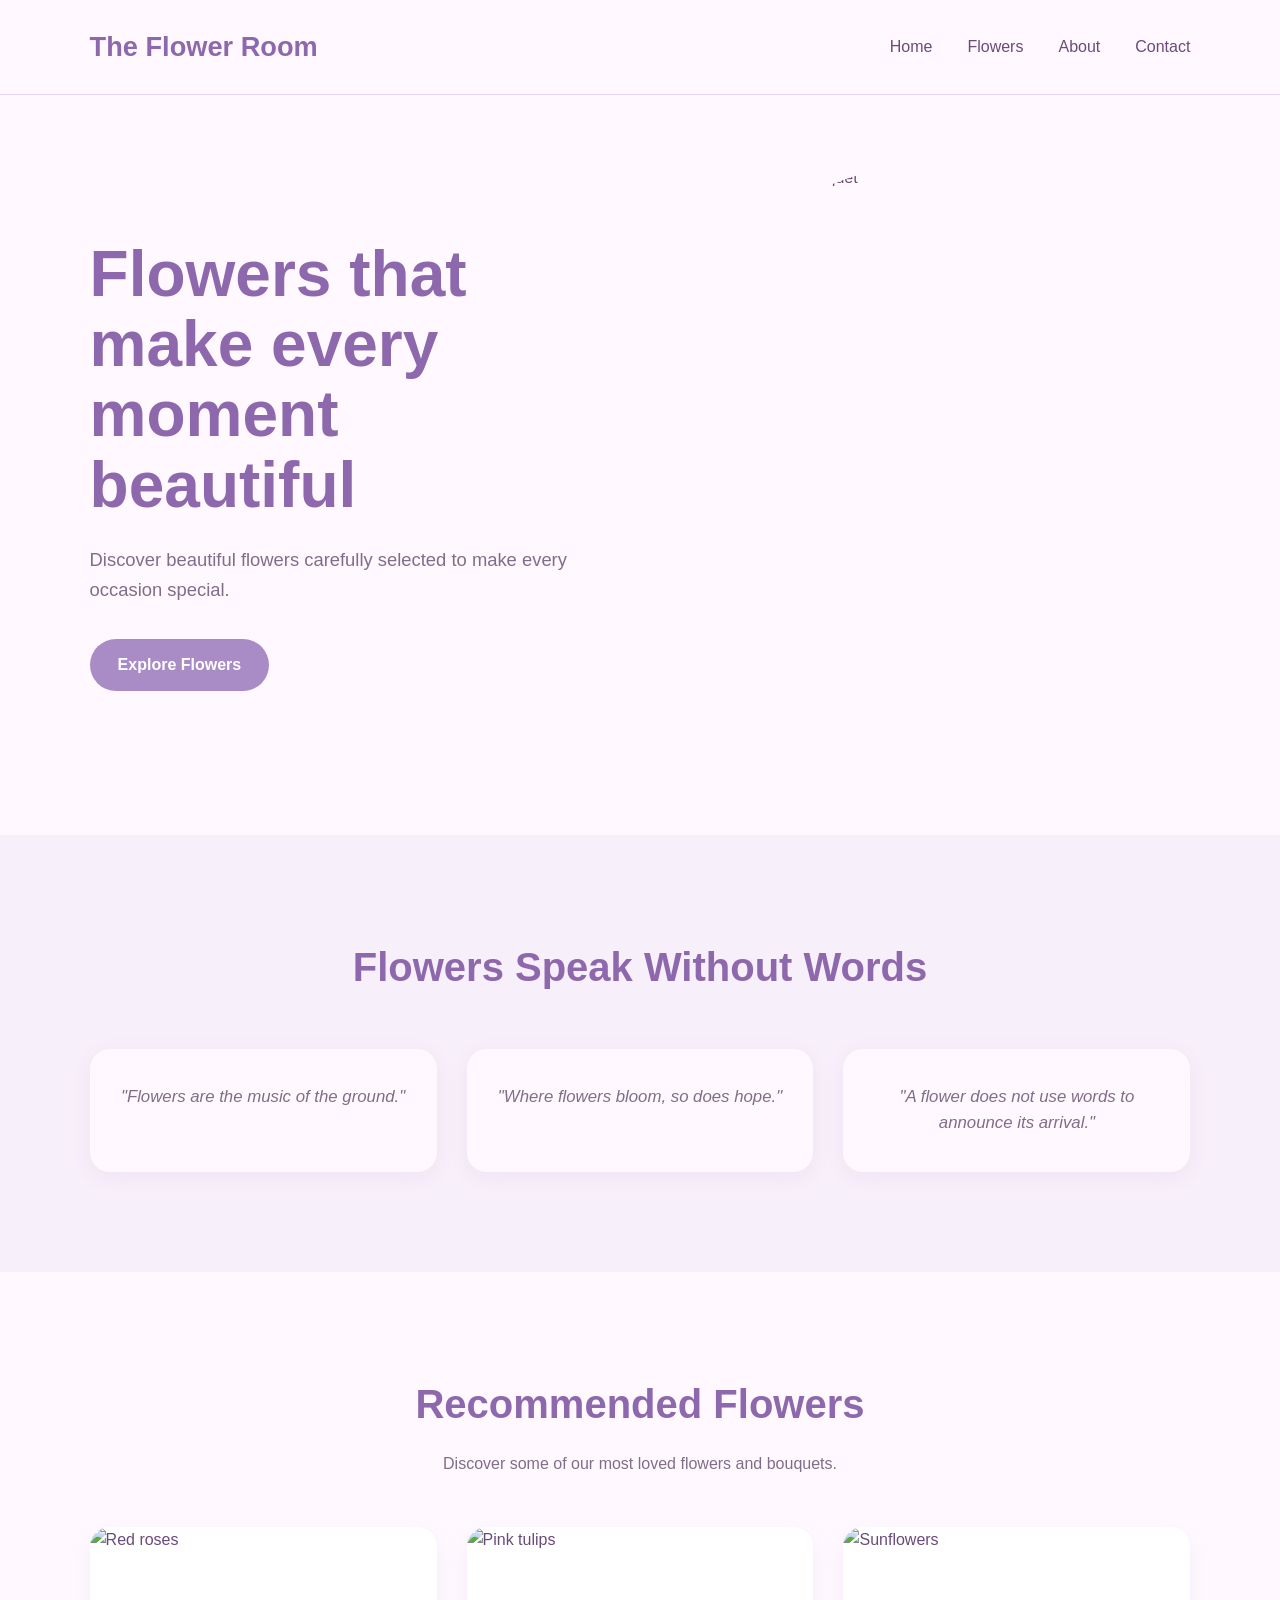
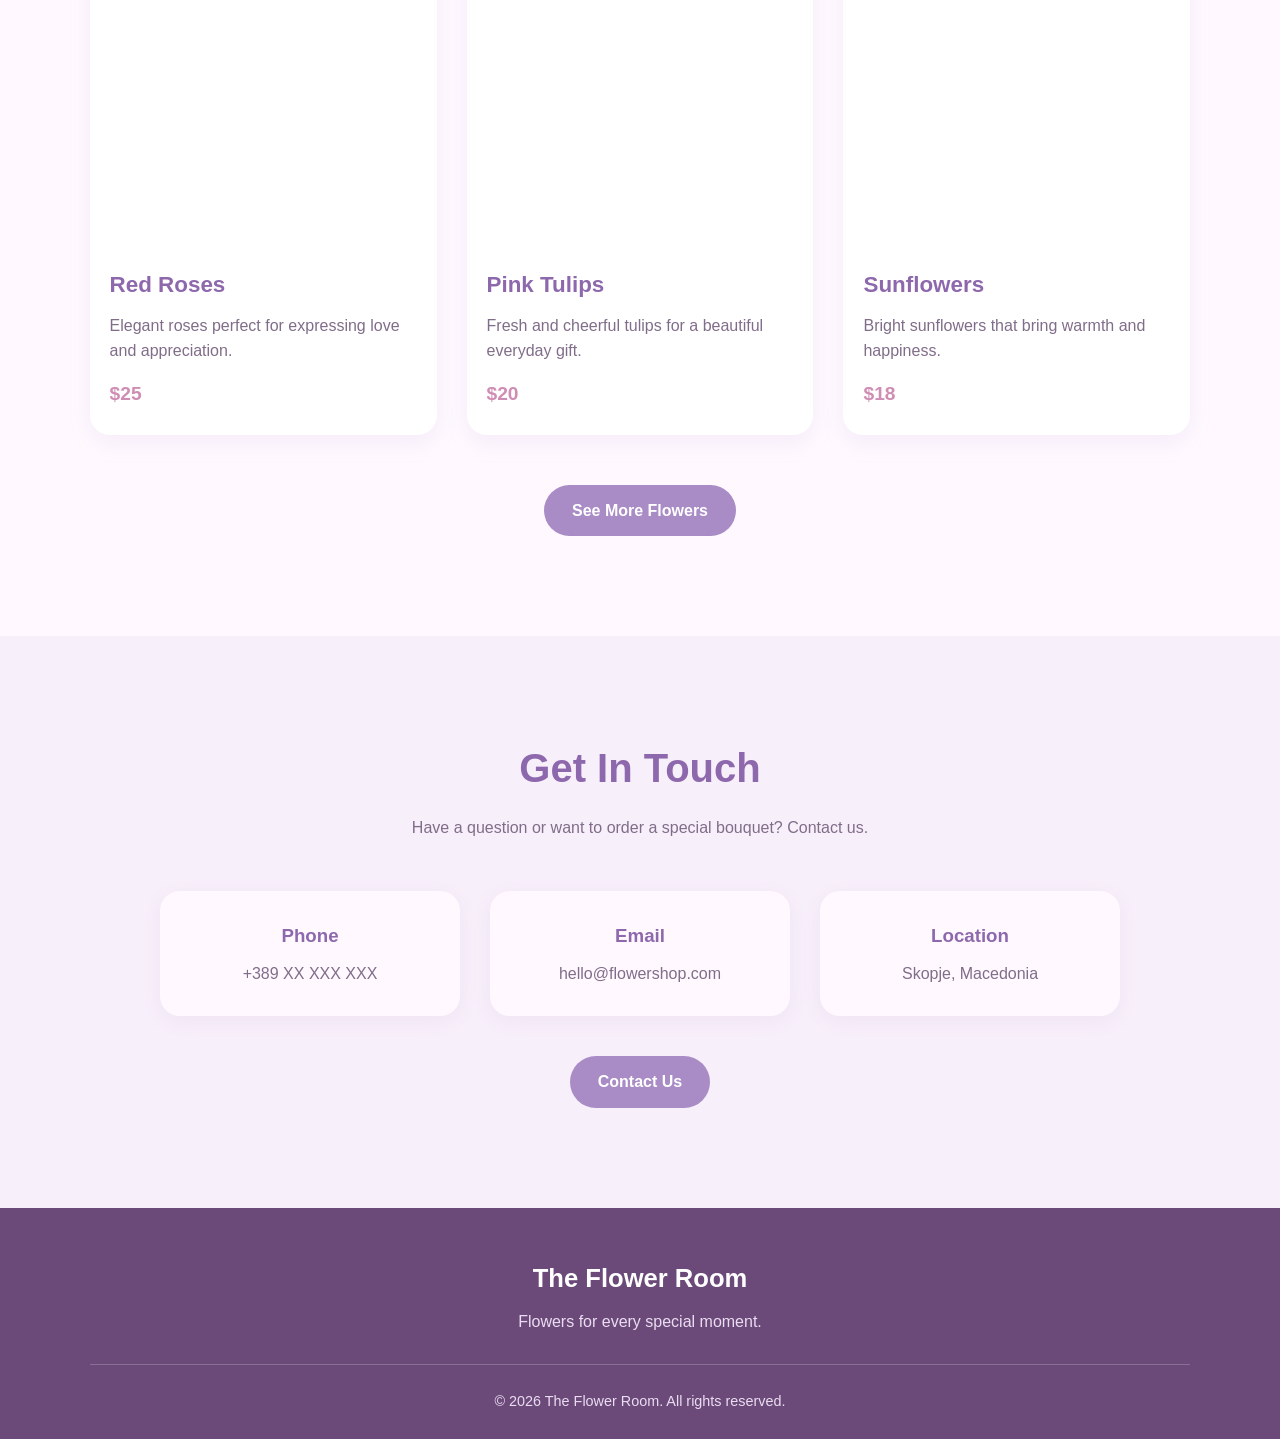
==== index.html @ 3aa8f32a "Flower_shop" ====
<!DOCTYPE html>
<html lang="en">
<head>
    <meta charset="UTF-8">
    <meta name="viewport" content="width=device-width, initial-scale=1.0">
    <title>The Flower Room</title>

    <link rel="stylesheet" href="./src/style.css">
</head>

<body>

    <!-- Header -->
    <header>
        <nav>
            <a href="index.html" class="logo">The Flower Room</a>

            <ul class="menu">
                <li><a href="index.html">Home</a></li>
                <li><a href="flowers.html">Flowers</a></li>
                <li><a href="about.html">About</a></li>
                <li><a href="contact.html">Contact</a></li>
            </ul>
        </nav>
    </header>


    <main>

        <!-- Hero Section -->
        <section class="hero">

            <div class="hero-content">
                <h1>Flowers that make every moment beautiful</h1>

                <p>
                    Discover beautiful flowers carefully selected
                    to make every occasion special.
                </p>

                <a href="flowers.html" class="btn">Explore Flowers</a>
            </div>

            <div class="hero-image">
                <img src="./src/assets/img/hero-flowers.jpg"
                     alt="Beautiful flower bouquet">
            </div>

        </section>


        <!-- Quotes Section -->
        <section class="quotes">

            <h2>Flowers Speak Without Words</h2>

            <div class="quotes-container">

                <blockquote>
                    <p>"Flowers are the music of the ground."</p>
                </blockquote>

                <blockquote>
                    <p>"Where flowers bloom, so does hope."</p>
                </blockquote>

                <blockquote>
                    <p>"A flower does not use words to announce its arrival."</p>
                </blockquote>

            </div>

        </section>


        <!-- Recommended Flowers -->
        <section class="recommended">

            <h2>Recommended Flowers</h2>

            <p>
                Discover some of our most loved flowers and bouquets.
            </p>

            <div class="flowers-container">

                <article class="flower-card">
                    <img src="./src/assets/img/rose.jpg"
                         alt="Red roses">

                    <h3>Red Roses</h3>

                    <p>
                        Elegant roses perfect for expressing love
                        and appreciation.
                    </p>

                    <span>$25</span>
                </article>


                <article class="flower-card">
                    <img src="./src/assets/img/tulips.jpg"
                         alt="Pink tulips">

                    <h3>Pink Tulips</h3>

                    <p>
                        Fresh and cheerful tulips for a beautiful
                        everyday gift.
                    </p>

                    <span>$20</span>
                </article>


                <article class="flower-card">
                    <img src="./src/assets/img/sunflowers.jpg"
                         alt="Sunflowers">

                    <h3>Sunflowers</h3>

                    <p>
                        Bright sunflowers that bring warmth
                        and happiness.
                    </p>

                    <span>$18</span>
                </article>

            </div>

            <a href="flowers.html" class="btn">See More Flowers</a>

        </section>


        <!-- Contact Section -->
        <section class="contact">

            <h2>Get In Touch</h2>

            <p>
                Have a question or want to order a special bouquet?
                Contact us.
            </p>

            <div class="contact-info">

                <div>
                    <h3>Phone</h3>
                    <a href="tel:+389XXXXXXXX">+389 XX XXX XXX</a>
                </div>

                <div>
                    <h3>Email</h3>
                    <a href="mailto:hello@flowershop.com">
                        hello@flowershop.com
                    </a>
                </div>

                <div>
                    <h3>Location</h3>
                    <p>Skopje, Macedonia</p>
                </div>

            </div>

            <a href="contact.html" class="btn">Contact Us</a>

        </section>

    </main>


    <!-- Footer -->
    <footer>

        <div class="footer-content">
            <h2>The Flower Room</h2>

            <p>
                Flowers for every special moment.
            </p>
        </div>

        <p>&copy; 2026 The Flower Room. All rights reserved.</p>

    </footer>


    <script src="./src/app.js"></script>

</body>
</html>
---- src/style.css ----
/* =========================
   GLOBAL STYLES
========================= */

* {
    margin: 0;
    padding: 0;
    box-sizing: border-box;
}

html {
    scroll-behavior: smooth;
}

body {
    font-family: Arial, Helvetica, sans-serif;
    background-color: #FFF9FF;
    color: #6B4A7A;
    line-height: 1.6;
}

a {
    text-decoration: none;
    color: inherit;
}

img {
    display: block;
    max-width: 100%;
}

main {
    width: 100%;
}


/* =========================
   HEADER
========================= */

header {
    background-color: #FFF9FF;
    padding: 25px 7%;
    border-bottom: 1px solid #E8D7F2;
}

nav {
    display: flex;
    justify-content: space-between;
    align-items: center;
}

.logo {
    font-size: 1.7rem;
    font-weight: bold;
    color: #8E68AD;
}

.menu {
    display: flex;
    gap: 35px;
    list-style: none;
}

.menu a {
    color: #6B4A7A;
    font-size: 1rem;
    transition: color 0.3s ease;
}

.menu a:hover {
    color: #A98BC6;
}


/* =========================
   HERO
========================= */

.hero {
    min-height: 80vh;
    padding: 70px 7%;
    display: flex;
    align-items: center;
    justify-content: space-between;
    gap: 60px;
}

.hero-content {
    flex: 1;
    max-width: 550px;
}

.hero-content h1 {
    font-size: 4rem;
    line-height: 1.1;
    color: #8E68AD;
    margin-bottom: 25px;
}

.hero-content p {
    font-size: 1.15rem;
    color: #806D89;
    margin-bottom: 35px;
    max-width: 480px;
}

.btn {
    display: inline-block;
    padding: 13px 28px;
    background-color: #A98BC6;
    color: #FFFFFF;
    border-radius: 30px;
    font-weight: bold;
    transition: all 0.3s ease;
}

.btn:hover {
    background-color: #8E68AD;
    transform: translateY(-2px);
}

.hero-image {
    flex: 1;
    display: flex;
    justify-content: center;
}

.hero-image img {
    width: 100%;
    max-width: 550px;
    height: 600px;
    object-fit: cover;
    border-radius: 300px 300px 30px 30px;
}


/* =========================
   QUOTES
========================= */

.quotes {
    padding: 100px 7%;
    text-align: center;
    background-color: #F7EFFA;
}

.quotes h2 {
    font-size: 2.5rem;
    color: #8E68AD;
    margin-bottom: 50px;
}

.quotes-container {
    display: flex;
    justify-content: center;
    gap: 30px;
}

.quotes blockquote {
    flex: 1;
    max-width: 350px;
    padding: 35px 25px;
    background-color: #FFF9FF;
    border-radius: 20px;
    color: #806D89;
    font-style: italic;
    box-shadow: 0 5px 20px rgba(142, 104, 173, 0.08);
}

.quotes blockquote p {
    font-size: 1.05rem;
}


/* =========================
   RECOMMENDED FLOWERS
========================= */

.recommended {
    padding: 100px 7%;
    text-align: center;
    background-color: #FFF9FF;
}

.recommended h2 {
    font-size: 2.5rem;
    color: #8E68AD;
    margin-bottom: 15px;
}

.recommended > p {
    color: #806D89;
    margin-bottom: 50px;
}

.flowers-container {
    display: flex;
    justify-content: center;
    gap: 30px;
    margin-bottom: 50px;
}

.flower-card {
    flex: 1;
    max-width: 350px;
    background-color: #FFFFFF;
    border-radius: 20px;
    overflow: hidden;
    text-align: left;
    box-shadow: 0 8px 25px rgba(142, 104, 173, 0.09);
    transition: transform 0.3s ease, box-shadow 0.3s ease;
}

.flower-card:hover {
    transform: translateY(-8px);
    box-shadow: 0 15px 30px rgba(142, 104, 173, 0.16);
}

.flower-card img {
    width: 100%;
    height: 320px;
    object-fit: cover;
}

.flower-card h3 {
    margin: 20px 20px 10px;
    color: #8E68AD;
    font-size: 1.4rem;
}

.flower-card p {
    margin: 0 20px 15px;
    color: #806D89;
}

.flower-card span {
    display: block;
    margin: 0 20px 25px;
    color: #D08DB4;
    font-size: 1.2rem;
    font-weight: bold;
}


/* =========================
   CONTACT
========================= */

.contact {
    padding: 100px 7%;
    text-align: center;
    background-color: #F7EFFA;
}

.contact h2 {
    font-size: 2.5rem;
    color: #8E68AD;
    margin-bottom: 15px;
}

.contact > p {
    color: #806D89;
    margin-bottom: 50px;
}

.contact-info {
    display: flex;
    justify-content: center;
    gap: 30px;
    margin-bottom: 40px;
}

.contact-info > div {
    flex: 1;
    max-width: 300px;
    padding: 30px;
    background-color: #FFF9FF;
    border-radius: 20px;
    box-shadow: 0 5px 20px rgba(142, 104, 173, 0.07);
}

.contact-info h3 {
    margin-bottom: 10px;
    color: #8E68AD;
}

.contact-info p,
.contact-info a {
    color: #806D89;
}

.contact-info a:hover {
    color: #D08DB4;
}


/* =========================
   FOOTER
========================= */

footer {
    padding: 50px 7% 25px;
    text-align: center;
    background-color: #6B4A7A;
    color: #FFFFFF;
}

.footer-content h2 {
    margin-bottom: 10px;
    font-size: 1.6rem;
}

.footer-content p {
    color: #EBDDF1;
    margin-bottom: 30px;
}

footer > p {
    padding-top: 25px;
    border-top: 1px solid rgba(255, 255, 255, 0.2);
    color: #EBDDF1;
    font-size: 0.9rem;
}


/* =========================
   RESPONSIVE DESIGN
========================= */

@media (max-width: 900px) {

    .hero {
        flex-direction: column;
        text-align: center;
        padding-top: 50px;
    }

    .hero-content {
        max-width: 700px;
    }

    .hero-content p {
        margin-left: auto;
        margin-right: auto;
    }

    .hero-content h1 {
        font-size: 3rem;
    }

    .hero-image img {
        height: 500px;
    }

    .quotes-container,
    .flowers-container,
    .contact-info {
        flex-wrap: wrap;
    }

    .flower-card {
        min-width: 280px;
    }
}


@media (max-width: 600px) {

    header {
        padding: 20px 5%;
    }

    nav {
        flex-direction: column;
        gap: 20px;
    }

    .menu {
        gap: 18px;
        flex-wrap: wrap;
        justify-content: center;
    }

    .menu a {
        font-size: 0.9rem;
    }

    .hero {
        padding: 50px 5%;
    }

    .hero-content h1 {
        font-size: 2.4rem;
    }

    .hero-content p {
        font-size: 1rem;
    }

    .hero-image img {
        height: 400px;
        border-radius: 200px 200px 20px 20px;
    }

    .quotes,
    .recommended,
    .contact {
        padding: 70px 5%;
    }

    .quotes h2,
    .recommended h2,
    .contact h2 {
        font-size: 2rem;
    }

    .quotes-container,
    .flowers-container,
    .contact-info {
        flex-direction: column;
        align-items: center;
    }

    .quotes blockquote,
    .flower-card,
    .contact-info > div {
        max-width: 100%;
        width: 100%;
    }

    .flower-card img {
        height: 280px;
    }
}
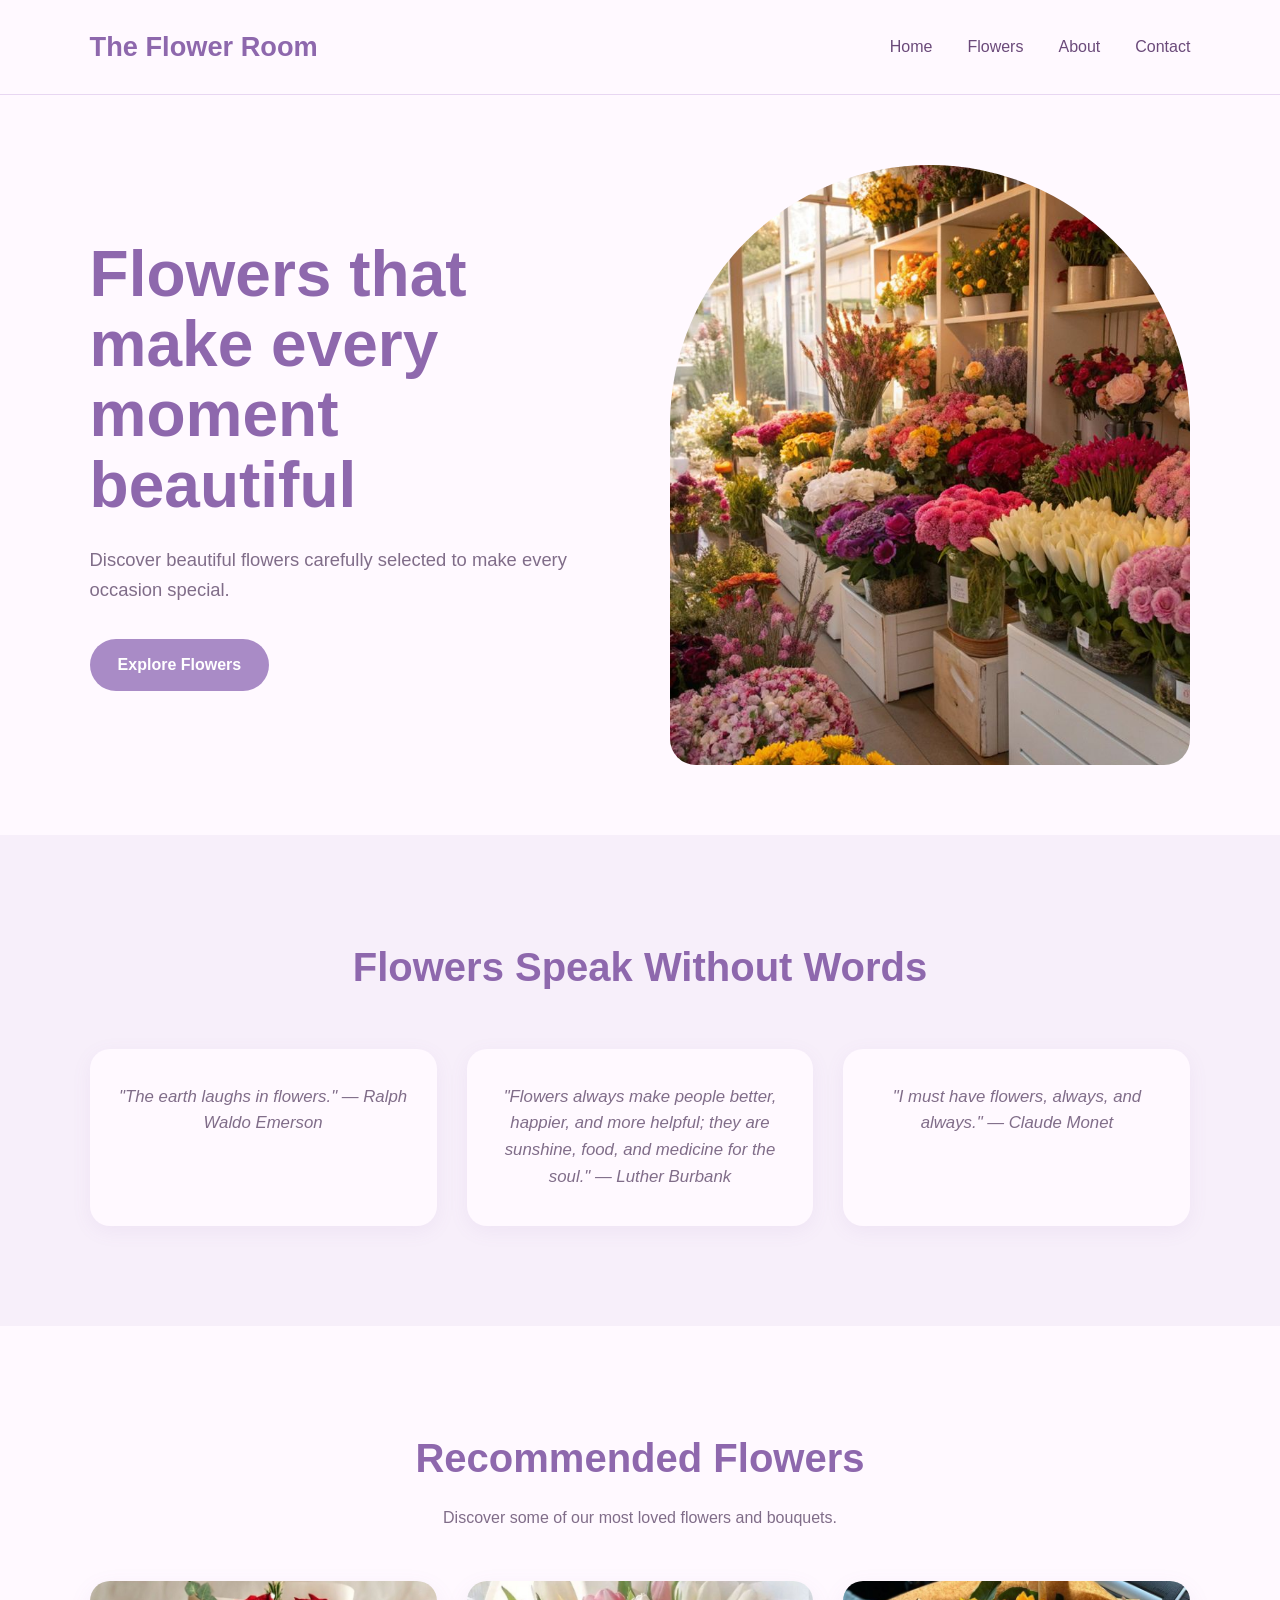
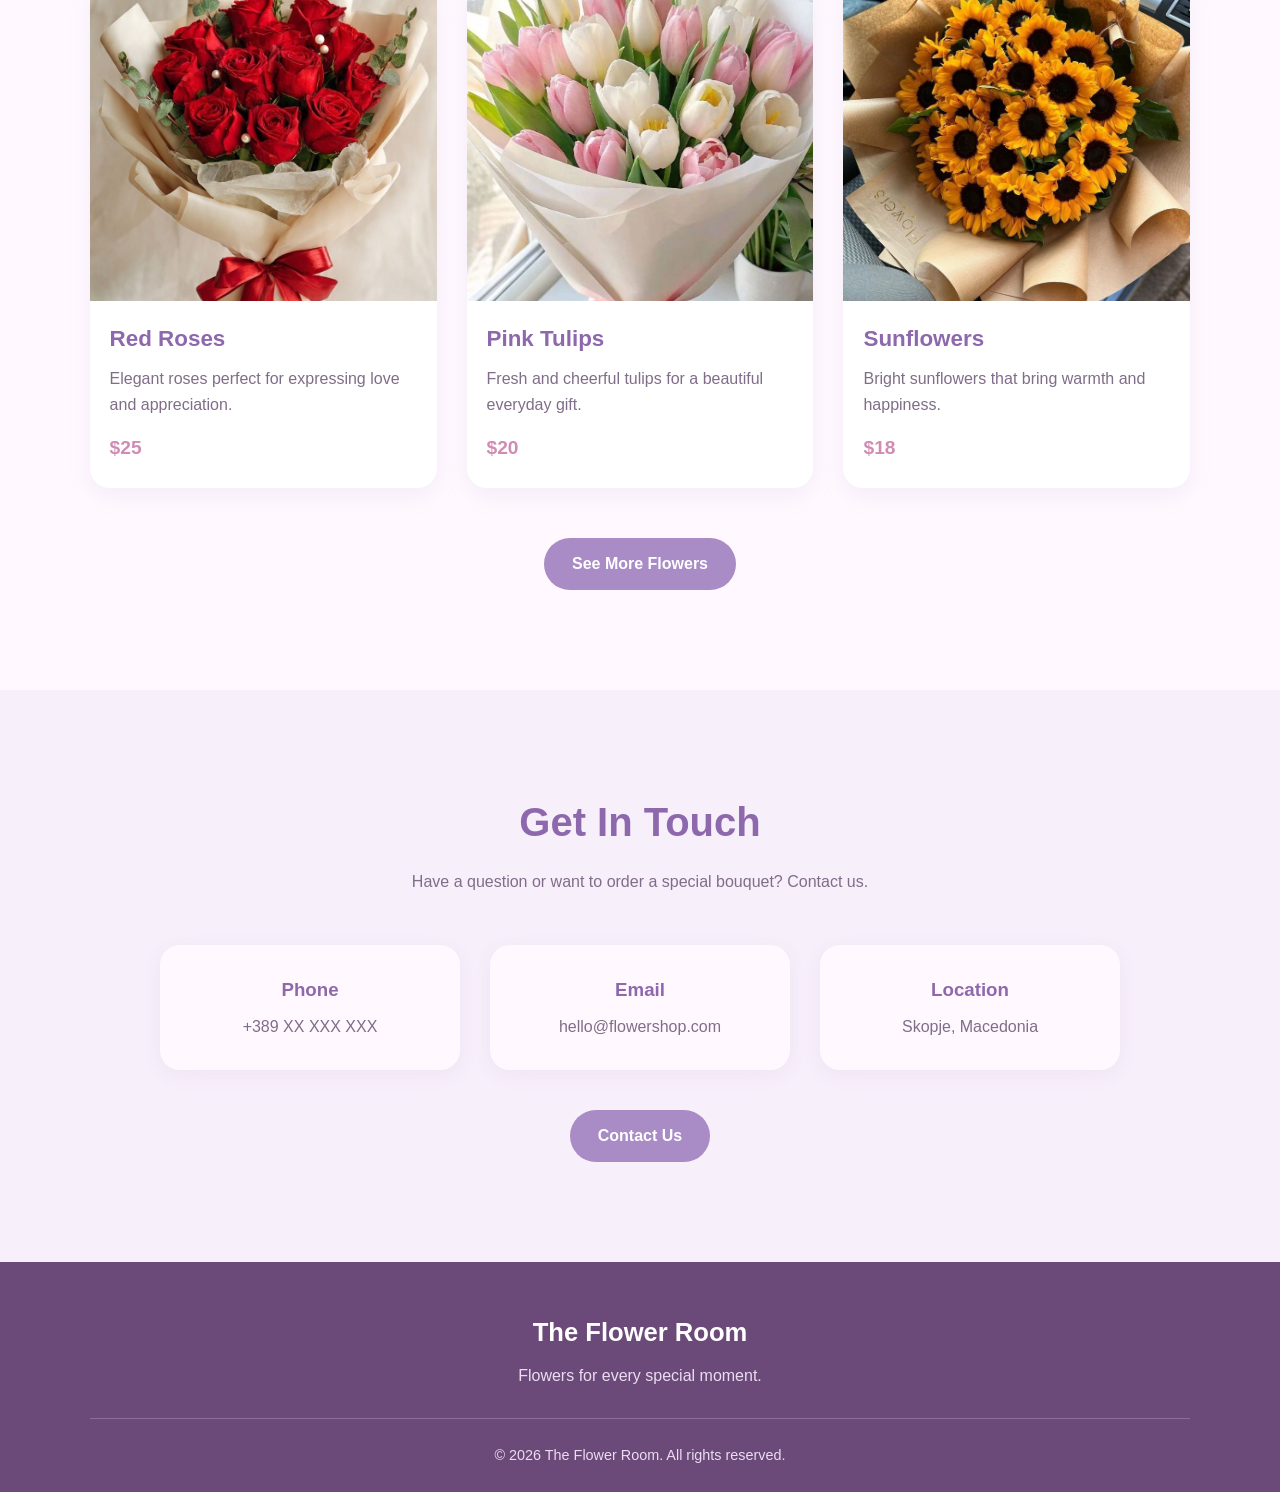
==== commit 3e2069e0: "flowers" ====
--- a/index.html
+++ b/index.html
@@ -42,7 +42,7 @@
             </div>
 
             <div class="hero-image">
-                <img src="./src/assets/img/hero-flowers.jpg"
+                <img src="./src/assets/img/hero-flowers.jpg.jpg"
                      alt="Beautiful flower bouquet">
             </div>
 
@@ -57,15 +57,15 @@
             <div class="quotes-container">
 
                 <blockquote>
-                    <p>"Flowers are the music of the ground."</p>
+                    <p>"The earth laughs in flowers." — Ralph Waldo Emerson</p>
                 </blockquote>
 
                 <blockquote>
-                    <p>"Where flowers bloom, so does hope."</p>
+                    <p>"Flowers always make people better, happier, and more helpful; they are sunshine, food, and medicine for the soul." — Luther Burbank</p>
                 </blockquote>
 
                 <blockquote>
-                    <p>"A flower does not use words to announce its arrival."</p>
+                    <p>"I must have flowers, always, and always." — Claude Monet</p>
                 </blockquote>
 
             </div>
@@ -85,7 +85,7 @@
             <div class="flowers-container">
 
                 <article class="flower-card">
-                    <img src="./src/assets/img/rose.jpg"
+                    <img src="./src/assets/img/red-roses.jpg"
                          alt="Red roses">
 
                     <h3>Red Roses</h3>
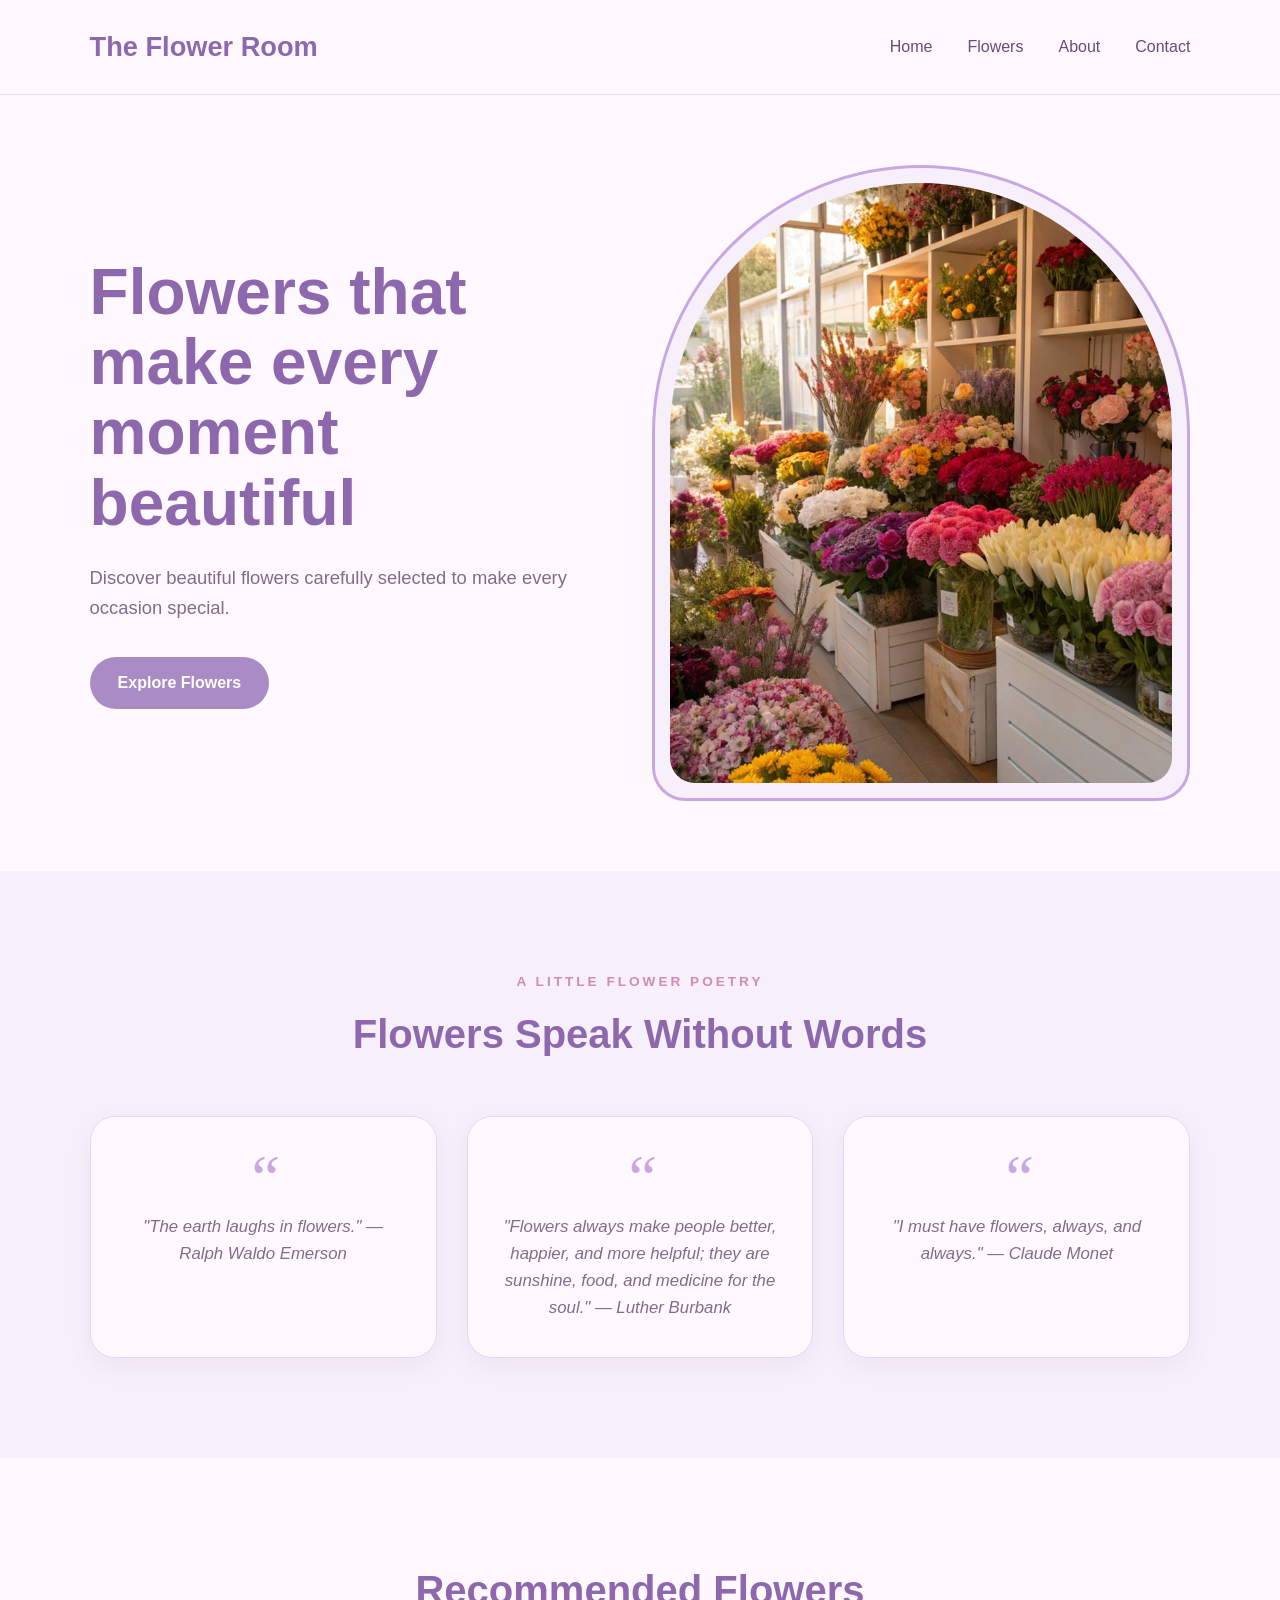
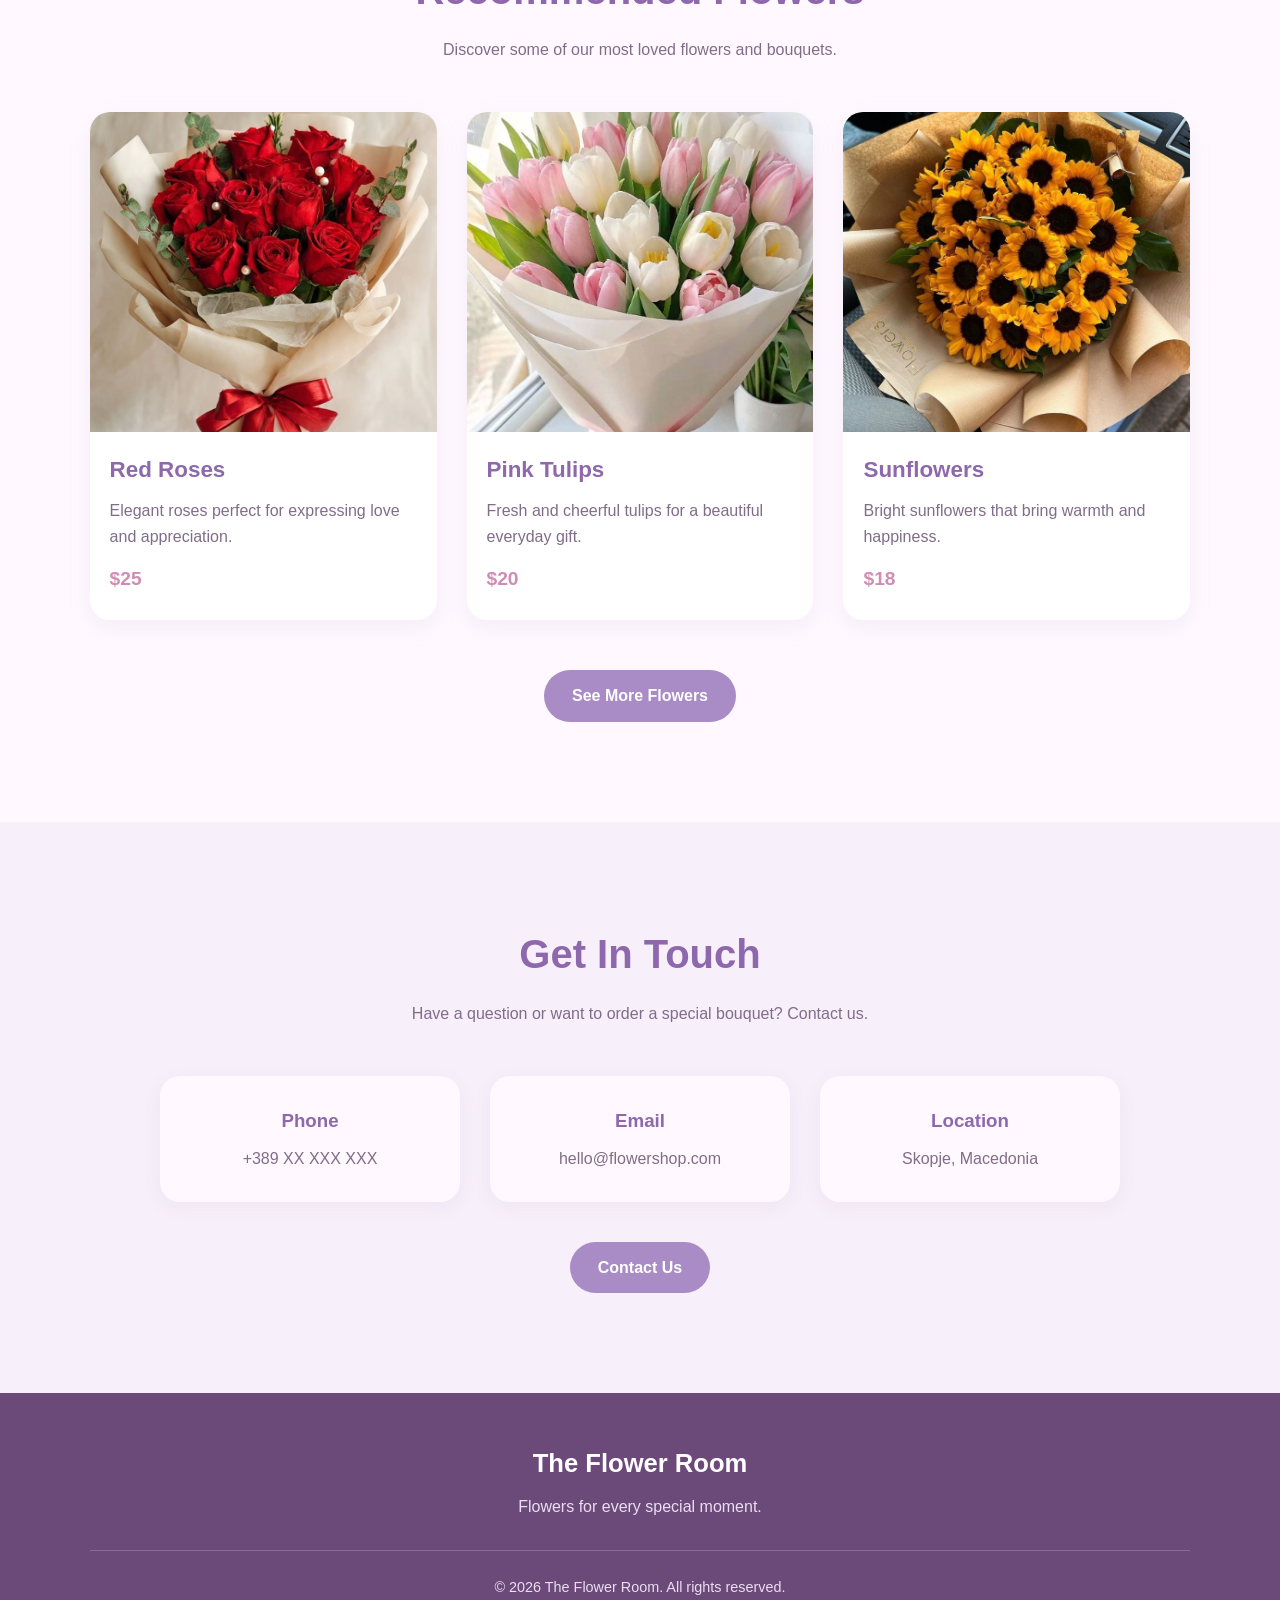
==== commit e6630c6e: "NewStyle" ====
--- a/index.html
+++ b/index.html
@@ -51,20 +51,24 @@
 
         <!-- Quotes Section -->
         <section class="quotes">
+                <p class="section-label">A little flower poetry</p>
 
             <h2>Flowers Speak Without Words</h2>
 
             <div class="quotes-container">
 
                 <blockquote>
+                    <span class="quote-mark">“</span>
                     <p>"The earth laughs in flowers." — Ralph Waldo Emerson</p>
                 </blockquote>
 
                 <blockquote>
+                    <span class="quote-mark">“</span>
                     <p>"Flowers always make people better, happier, and more helpful; they are sunshine, food, and medicine for the soul." — Luther Burbank</p>
                 </blockquote>
 
                 <blockquote>
+                    <span class="quote-mark">“</span>
                     <p>"I must have flowers, always, and always." — Claude Monet</p>
                 </blockquote>
 
--- a/src/style.css
+++ b/src/style.css
@@ -124,6 +124,10 @@
     flex: 1;
     display: flex;
     justify-content: center;
+    padding: 15px;
+    border: 3px solid #C9A7E2;
+    border-radius: 320px 320px 40px 40px;
+    background-color: #F7EFFA;
 }
 
 .hero-image img {
@@ -172,6 +176,43 @@
     font-size: 1.05rem;
 }
 
+
+.section-label {
+    color: #D08DB4;
+    font-size: 0.85rem;
+    font-weight: bold;
+    text-transform: uppercase;
+    letter-spacing: 3px;
+    margin-bottom: 10px;
+}
+
+.quotes-container {
+    display: flex;
+    justify-content: center;
+    gap: 30px;
+}
+
+.quotes blockquote {
+    position: relative;
+    flex: 1;
+    max-width: 350px;
+    padding: 45px 30px 35px;
+    background-color: #FFF9FF;
+    border-radius: 25px;
+    color: #806D89;
+    font-style: italic;
+    box-shadow: 0 8px 25px rgba(142, 104, 173, 0.08);
+    border: 1px solid #E8D7F2;
+}
+
+.quote-mark {
+    display: block;
+    color: #C9A7E2;
+    font-family: Georgia, serif;
+    font-size: 4rem;
+    line-height: 0.5;
+    margin-bottom: 20px;
+}
 
 /* =========================
    RECOMMENDED FLOWERS
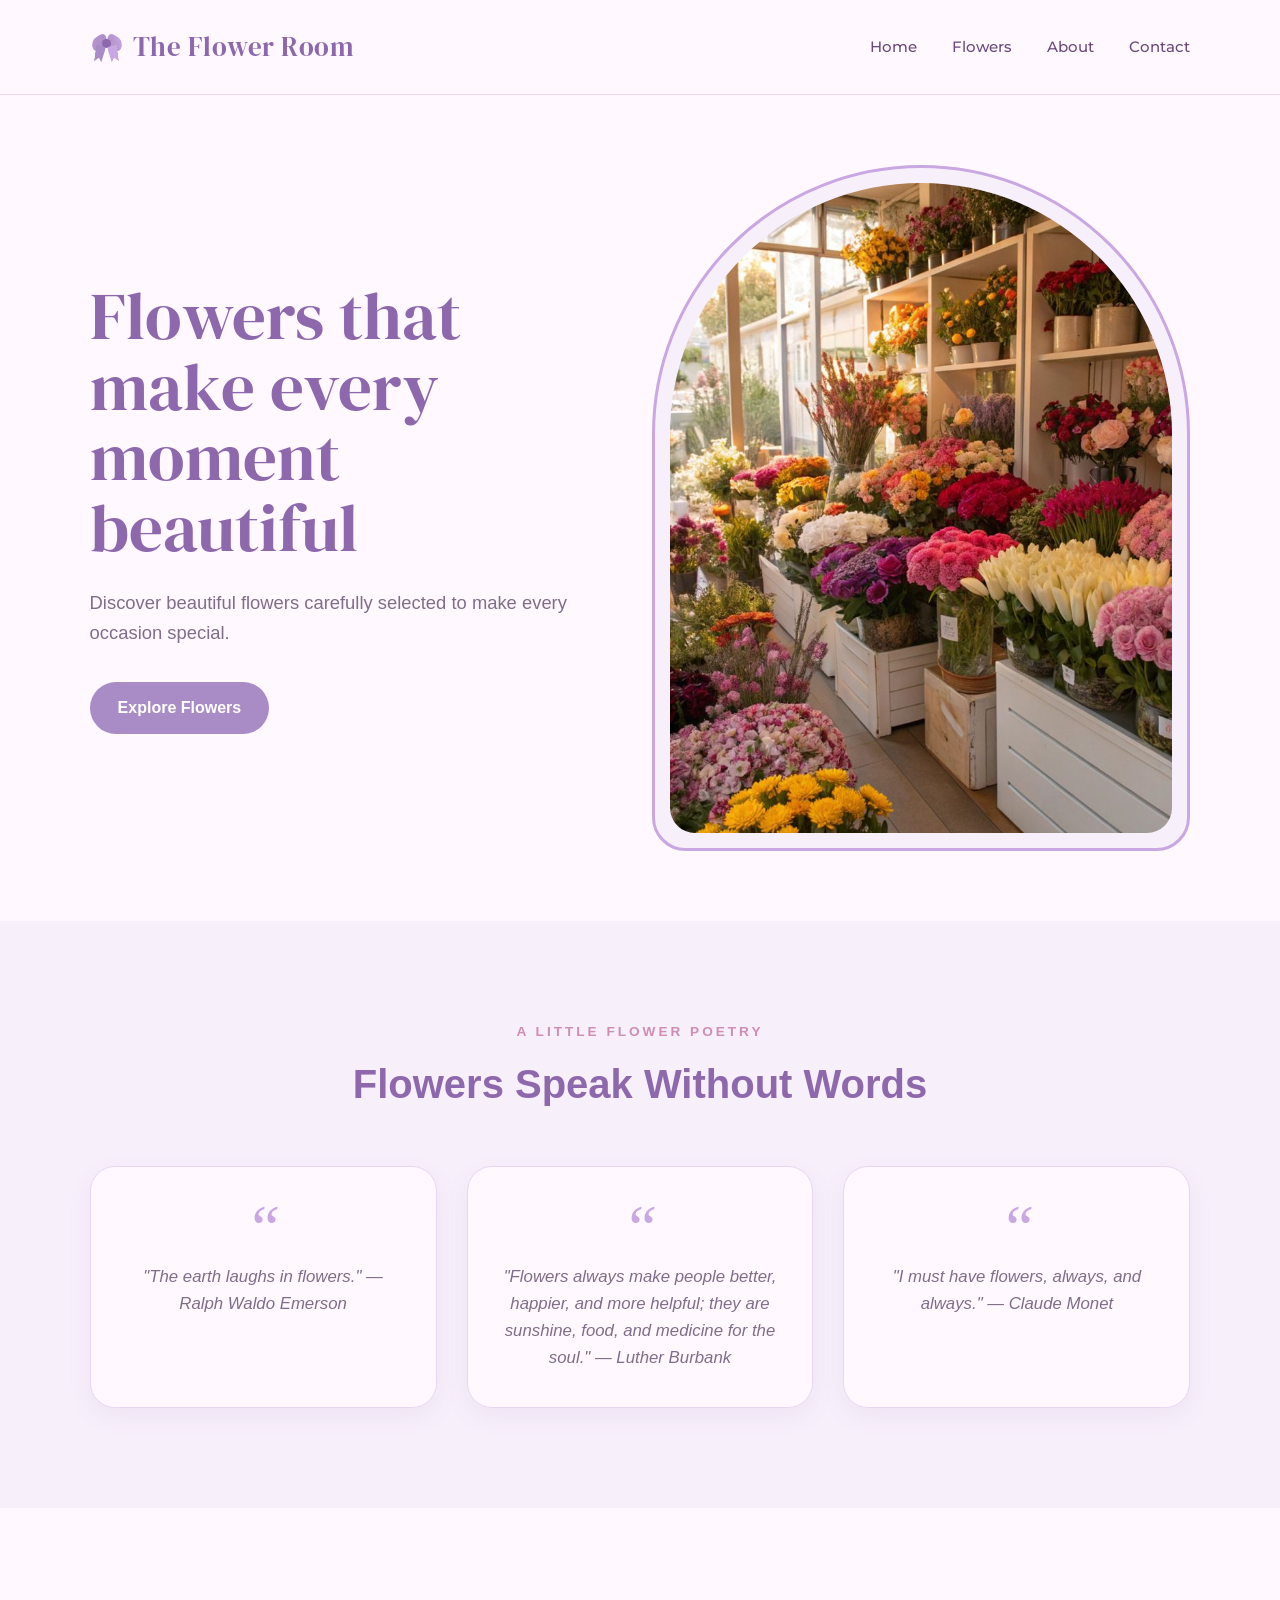
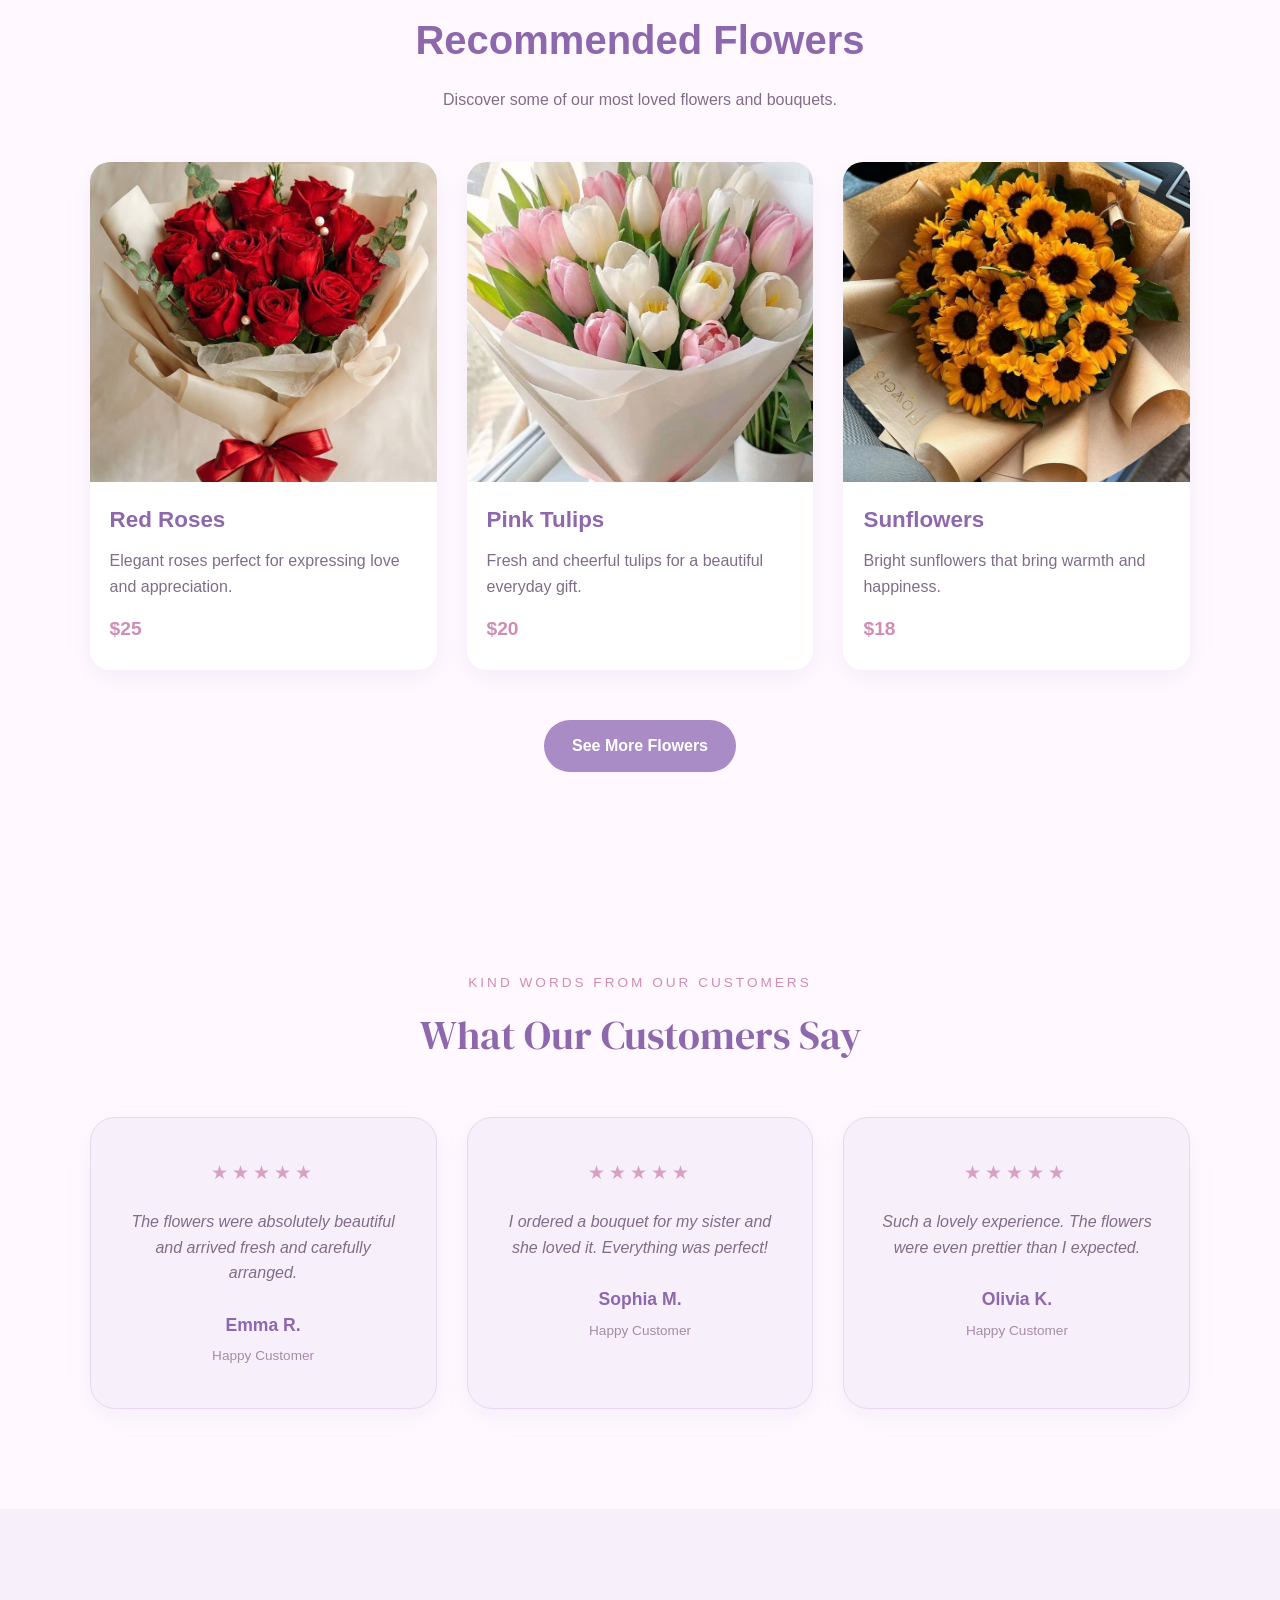
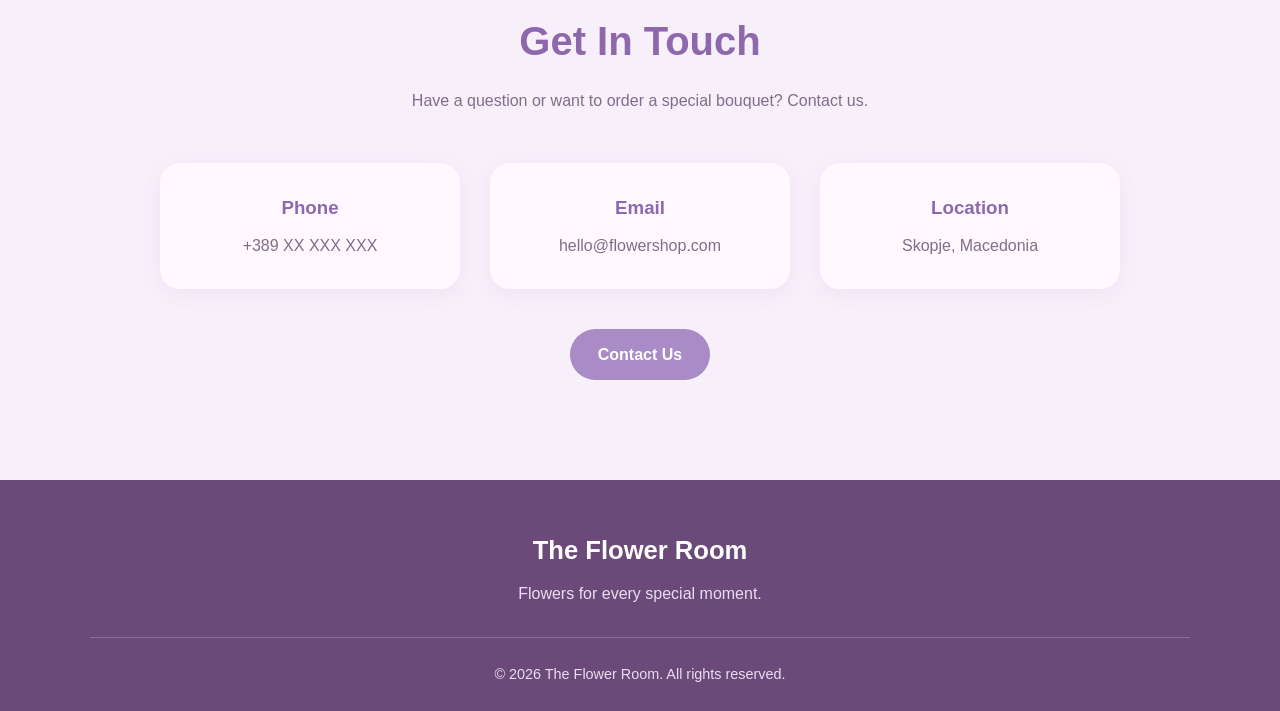
==== commit 51d94269: "style" ====
--- a/index.html
+++ b/index.html
@@ -1,199 +1,221 @@
-<!DOCTYPE html>
+<!doctype html>
 <html lang="en">
-<head>
-    <meta charset="UTF-8">
-    <meta name="viewport" content="width=device-width, initial-scale=1.0">
+  <head>
+    <meta charset="UTF-8" />
+    <meta name="viewport" content="width=device-width, initial-scale=1.0" />
+    <link rel="icon" type="image/png" href="./src/assets/img/logo.JPG" />
     <title>The Flower Room</title>
 
-    <link rel="stylesheet" href="./src/style.css">
-</head>
-
-<body>
-
+    <link rel="preconnect" href="https://fonts.googleapis.com" />
+    <link rel="preconnect" href="https://fonts.gstatic.com" crossorigin />
+
+    <link
+      href="https://fonts.googleapis.com/css2?family=DM+Serif+Display&family=Montserrat:wght@400;500&display=swap"
+      rel="stylesheet"
+    />
+
+    <link rel="stylesheet" href="./src/style.css" />
+  </head>
+
+  <body>
     <!-- Header -->
     <header>
-        <nav>
-            <a href="index.html" class="logo">The Flower Room</a>
-
-            <ul class="menu">
-                <li><a href="index.html">Home</a></li>
-                <li><a href="flowers.html">Flowers</a></li>
-                <li><a href="about.html">About</a></li>
-                <li><a href="contact.html">Contact</a></li>
-            </ul>
-        </nav>
+      <nav>
+        <a href="index.html" class="logo">
+          <span class="ribbon">
+            <span class="ribbon-center"></span>
+          </span>
+
+          <span>The Flower Room</span>
+        </a>
+
+        <button class="menu-toggle" aria-label="Open navigation menu">
+        <span></span>
+        <span></span>
+        <span></span>
+    </button>
+
+        <ul class="menu">
+          <li><a href="index.html">Home</a></li>
+          <li><a href="flowers.html">Flowers</a></li>
+          <li><a href="about.html">About</a></li>
+          <li><a href="contact.html">Contact</a></li>
+        </ul>
+      </nav>
     </header>
 
-
     <main>
-
-        <!-- Hero Section -->
-        <section class="hero">
-
-            <div class="hero-content">
-                <h1>Flowers that make every moment beautiful</h1>
-
-                <p>
-                    Discover beautiful flowers carefully selected
-                    to make every occasion special.
-                </p>
-
-                <a href="flowers.html" class="btn">Explore Flowers</a>
-            </div>
-
-            <div class="hero-image">
-                <img src="./src/assets/img/hero-flowers.jpg.jpg"
-                     alt="Beautiful flower bouquet">
-            </div>
-
-        </section>
-
-
-        <!-- Quotes Section -->
-        <section class="quotes">
-                <p class="section-label">A little flower poetry</p>
-
-            <h2>Flowers Speak Without Words</h2>
-
-            <div class="quotes-container">
-
-                <blockquote>
-                    <span class="quote-mark">“</span>
-                    <p>"The earth laughs in flowers." — Ralph Waldo Emerson</p>
-                </blockquote>
-
-                <blockquote>
-                    <span class="quote-mark">“</span>
-                    <p>"Flowers always make people better, happier, and more helpful; they are sunshine, food, and medicine for the soul." — Luther Burbank</p>
-                </blockquote>
-
-                <blockquote>
-                    <span class="quote-mark">“</span>
-                    <p>"I must have flowers, always, and always." — Claude Monet</p>
-                </blockquote>
-
-            </div>
-
-        </section>
-
-
-        <!-- Recommended Flowers -->
-        <section class="recommended">
-
-            <h2>Recommended Flowers</h2>
-
+      <!-- Hero Section -->
+      <section class="hero">
+        <div class="hero-content">
+          <h1>Flowers that make every moment beautiful</h1>
+
+          <p>
+            Discover beautiful flowers carefully selected to make every occasion
+            special.
+          </p>
+
+          <a href="flowers.html" class="btn">Explore Flowers</a>
+        </div>
+
+        <div class="hero-image">
+          <img
+            src="./src/assets/img/hero-flowers.jpg.jpg"
+            alt="Beautiful flower bouquet"
+          />
+        </div>
+      </section>
+
+      <!-- Quotes Section -->
+      <section class="quotes">
+        <p class="section-label">A little flower poetry</p>
+
+        <h2>Flowers Speak Without Words</h2>
+
+        <div class="quotes-container">
+          <blockquote>
+            <span class="quote-mark">“</span>
+            <p>"The earth laughs in flowers." — Ralph Waldo Emerson</p>
+          </blockquote>
+
+          <blockquote>
+            <span class="quote-mark">“</span>
             <p>
-                Discover some of our most loved flowers and bouquets.
-            </p>
-
-            <div class="flowers-container">
-
-                <article class="flower-card">
-                    <img src="./src/assets/img/red-roses.jpg"
-                         alt="Red roses">
-
-                    <h3>Red Roses</h3>
-
-                    <p>
-                        Elegant roses perfect for expressing love
-                        and appreciation.
-                    </p>
-
-                    <span>$25</span>
-                </article>
-
-
-                <article class="flower-card">
-                    <img src="./src/assets/img/tulips.jpg"
-                         alt="Pink tulips">
-
-                    <h3>Pink Tulips</h3>
-
-                    <p>
-                        Fresh and cheerful tulips for a beautiful
-                        everyday gift.
-                    </p>
-
-                    <span>$20</span>
-                </article>
-
-
-                <article class="flower-card">
-                    <img src="./src/assets/img/sunflowers.jpg"
-                         alt="Sunflowers">
-
-                    <h3>Sunflowers</h3>
-
-                    <p>
-                        Bright sunflowers that bring warmth
-                        and happiness.
-                    </p>
-
-                    <span>$18</span>
-                </article>
-
-            </div>
-
-            <a href="flowers.html" class="btn">See More Flowers</a>
-
-        </section>
-
-
-        <!-- Contact Section -->
-        <section class="contact">
-
-            <h2>Get In Touch</h2>
-
-            <p>
-                Have a question or want to order a special bouquet?
-                Contact us.
-            </p>
-
-            <div class="contact-info">
-
-                <div>
-                    <h3>Phone</h3>
-                    <a href="tel:+389XXXXXXXX">+389 XX XXX XXX</a>
-                </div>
-
-                <div>
-                    <h3>Email</h3>
-                    <a href="mailto:hello@flowershop.com">
-                        hello@flowershop.com
-                    </a>
-                </div>
-
-                <div>
-                    <h3>Location</h3>
-                    <p>Skopje, Macedonia</p>
-                </div>
-
-            </div>
-
-            <a href="contact.html" class="btn">Contact Us</a>
-
-        </section>
-
+              "Flowers always make people better, happier, and more helpful;
+              they are sunshine, food, and medicine for the soul." — Luther
+              Burbank
+            </p>
+          </blockquote>
+
+          <blockquote>
+            <span class="quote-mark">“</span>
+            <p>"I must have flowers, always, and always." — Claude Monet</p>
+          </blockquote>
+        </div>
+      </section>
+
+      <!-- Recommended Flowers -->
+      <section class="recommended">
+        <h2>Recommended Flowers</h2>
+
+        <p>Discover some of our most loved flowers and bouquets.</p>
+
+        <div class="flowers-container">
+          <article class="flower-card">
+            <img src="./src/assets/img/red-roses.jpg" alt="Red roses" />
+
+            <h3>Red Roses</h3>
+
+            <p>Elegant roses perfect for expressing love and appreciation.</p>
+
+            <span>$25</span>
+          </article>
+
+          <article class="flower-card">
+            <img src="./src/assets/img/tulips.jpg" alt="Pink tulips" />
+
+            <h3>Pink Tulips</h3>
+
+            <p>Fresh and cheerful tulips for a beautiful everyday gift.</p>
+
+            <span>$20</span>
+          </article>
+
+          <article class="flower-card">
+            <img src="./src/assets/img/sunflowers.jpg" alt="Sunflowers" />
+
+            <h3>Sunflowers</h3>
+
+            <p>Bright sunflowers that bring warmth and happiness.</p>
+
+            <span>$18</span>
+          </article>
+        </div>
+
+        <a href="flowers.html" class="btn">See More Flowers</a>
+      </section>
+      <!-- Reviews Section -->
+      <section class="reviews">
+        <p class="section-label">Kind words from our customers</p>
+
+        <h2>What Our Customers Say</h2>
+
+        <div class="reviews-container">
+          <article class="review-card">
+            <div class="stars">★★★★★</div>
+
+            <p class="review-text">
+              The flowers were absolutely beautiful and arrived fresh and
+              carefully arranged.
+            </p>
+
+            <h3>Emma R.</h3>
+            <span>Happy Customer</span>
+          </article>
+
+          <article class="review-card">
+            <div class="stars">★★★★★</div>
+
+            <p class="review-text">
+              I ordered a bouquet for my sister and she loved it. Everything was
+              perfect!
+            </p>
+
+            <h3>Sophia M.</h3>
+            <span>Happy Customer</span>
+          </article>
+
+          <article class="review-card">
+            <div class="stars">★★★★★</div>
+
+            <p class="review-text">
+              Such a lovely experience. The flowers were even prettier than I
+              expected.
+            </p>
+
+            <h3>Olivia K.</h3>
+            <span>Happy Customer</span>
+          </article>
+        </div>
+      </section>
+      <!-- Contact Section -->
+      <section class="contact">
+        <h2>Get In Touch</h2>
+
+        <p>Have a question or want to order a special bouquet? Contact us.</p>
+
+        <div class="contact-info">
+          <div>
+            <h3>Phone</h3>
+            <a href="tel:+389XXXXXXXX">+389 XX XXX XXX</a>
+          </div>
+
+          <div>
+            <h3>Email</h3>
+            <a href="mailto:hello@flowershop.com"> hello@flowershop.com </a>
+          </div>
+
+          <div>
+            <h3>Location</h3>
+            <p>Skopje, Macedonia</p>
+          </div>
+        </div>
+
+        <a href="contact.html" class="btn">Contact Us</a>
+      </section>
     </main>
-
 
     <!-- Footer -->
     <footer>
-
-        <div class="footer-content">
-            <h2>The Flower Room</h2>
-
-            <p>
-                Flowers for every special moment.
-            </p>
-        </div>
-
-        <p>&copy; 2026 The Flower Room. All rights reserved.</p>
-
+      <div class="footer-content">
+        <h2>The Flower Room</h2>
+
+        <p>Flowers for every special moment.</p>
+      </div>
+
+      <p>&copy; 2026 The Flower Room. All rights reserved.</p>
     </footer>
 
-
     <script src="./src/app.js"></script>
-
-</body>
-</html>+  </body>
+</html>
--- a/src/style.css
+++ b/src/style.css
@@ -51,9 +51,92 @@
 }
 
 .logo {
+    display: flex;
+    align-items: center;
+    gap: 9px;
+
+    color: #8E68AD;
+    font-family: "DM Serif Display", serif;
     font-size: 1.7rem;
-    font-weight: bold;
-    color: #8E68AD;
+    font-weight: 400;
+    letter-spacing: 0.5px;
+
+    transition: color 0.3s ease;
+}
+
+.logo:hover {
+    color: #A98BC6;
+}
+
+.ribbon {
+    position: relative;
+    width: 34px;
+    height: 32px;
+    display: inline-block;
+}
+
+/* Left loop */
+.ribbon::before {
+    content: "";
+    position: absolute;
+    width: 17px;
+    height: 13px;
+    left: 1px;
+    top: 5px;
+    background: linear-gradient(135deg, #B996D2, #A98BC6);
+    border-radius: 10px 4px 10px 4px;
+    transform: rotate(-28deg);
+}
+
+/* Right loop */
+.ribbon::after {
+    content: "";
+    position: absolute;
+    width: 17px;
+    height: 13px;
+    right: 1px;
+    top: 5px;
+    background: linear-gradient(225deg, #C9A7E2, #A98BC6);
+    border-radius: 4px 10px 4px 10px;
+    transform: rotate(28deg);
+}
+
+/* Center knot */
+.ribbon-center {
+    position: absolute;
+    width: 9px;
+    height: 9px;
+    background-color: #8E68AD;
+    border-radius: 50%;
+    top: 8px;
+    left: 12px;
+    z-index: 2;
+}
+
+/* Left ribbon tail */
+.ribbon-center::before {
+    content: "";
+    position: absolute;
+    width: 10px;
+    height: 17px;
+    background-color: #A98BC6;
+    left: -7px;
+    top: 6px;
+    clip-path: polygon(0 0, 100% 10%, 75% 100%, 45% 75%, 0 100%);
+    transform: rotate(8deg);
+}
+
+/* Right ribbon tail */
+.ribbon-center::after {
+    content: "";
+    position: absolute;
+    width: 10px;
+    height: 17px;
+    background-color: #C9A7E2;
+    right: -7px;
+    top: 6px;
+    clip-path: polygon(0 10%, 100% 0, 100% 100%, 55% 75%, 25% 100%);
+    transform: rotate(-8deg);
 }
 
 .menu {
@@ -63,9 +146,10 @@
 }
 
 .menu a {
+    font-family: "Montserrat", sans-serif;
+    font-size: 0.95rem;
+    font-weight: 500;
     color: #6B4A7A;
-    font-size: 1rem;
-    transition: color 0.3s ease;
 }
 
 .menu a:hover {
@@ -92,8 +176,10 @@
 }
 
 .hero-content h1 {
-    font-size: 4rem;
-    line-height: 1.1;
+    font-family: "DM Serif Display", serif;
+    font-size: 4.2rem;
+    line-height: 1.05;
+    font-weight: 400;
     color: #8E68AD;
     margin-bottom: 25px;
 }
@@ -133,7 +219,7 @@
 .hero-image img {
     width: 100%;
     max-width: 550px;
-    height: 600px;
+    height: 650px;
     object-fit: cover;
     border-radius: 300px 300px 30px 30px;
 }
@@ -283,6 +369,79 @@
     font-weight: bold;
 }
 
+/* =========================
+   REVIEWS
+========================= */
+
+.reviews {
+    padding: 100px 7%;
+    text-align: center;
+    background-color: #FFF9FF;
+}
+
+.reviews .section-label {
+    color: #D08DB4;
+    font-size: 0.85rem;
+    font-weight: 500;
+    text-transform: uppercase;
+    letter-spacing: 3px;
+    margin-bottom: 10px;
+}
+
+.reviews h2 {
+    font-family: "DM Serif Display", serif;
+    font-size: 2.5rem;
+    font-weight: 400;
+    color: #8E68AD;
+    margin-bottom: 50px;
+}
+
+.reviews-container {
+    display: flex;
+    justify-content: center;
+    gap: 30px;
+}
+
+.review-card {
+    flex: 1;
+    max-width: 350px;
+    padding: 40px 30px;
+    background-color: #F7EFFA;
+    border: 1px solid #E8D7F2;
+    border-radius: 25px;
+    box-shadow: 0 8px 25px rgba(142, 104, 173, 0.08);
+    transition: transform 0.3s ease, box-shadow 0.3s ease;
+}
+
+.review-card:hover {
+    transform: translateY(-6px);
+    box-shadow: 0 15px 30px rgba(142, 104, 173, 0.13);
+}
+
+.stars {
+    color: #D8A1C4;
+    font-size: 1.2rem;
+    letter-spacing: 4px;
+    margin-bottom: 20px;
+}
+
+.review-text {
+    color: #806D89;
+    font-style: italic;
+    margin-bottom: 25px;
+}
+
+.review-card h3 {
+    color: #8E68AD;
+    font-size: 1.1rem;
+    margin-bottom: 3px;
+}
+
+.review-card span {
+    color: #A58CA9;
+    font-size: 0.85rem;
+}
+
 
 /* =========================
    CONTACT
@@ -403,6 +562,14 @@
     .flower-card {
         min-width: 280px;
     }
+
+    .reviews-container {
+        flex-wrap: wrap;
+    }
+
+    .review-card {
+        min-width: 280px;
+    }
 }
 
 
@@ -473,4 +640,161 @@
     .flower-card img {
         height: 280px;
     }
+
+    .reviews {
+        padding: 70px 5%;
+    }
+
+    .reviews h2 {
+        font-size: 2rem;
+    }
+
+    .reviews-container {
+        flex-direction: column;
+        align-items: center;
+    }
+
+    .review-card {
+        width: 100%;
+        max-width: 100%;
+    }
+}
+
+.menu-toggle {
+    display: none;
+    flex-direction: column;
+    justify-content: center;
+    gap: 5px;
+
+    width: 42px;
+    height: 42px;
+
+    padding: 8px;
+    border: 1px solid #D8B8E8;
+    border-radius: 50%;
+    background-color: #F7EFFA;
+
+    cursor: pointer;
+}
+
+.menu-toggle span {
+    display: block;
+    width: 20px;
+    height: 2px;
+    margin: 0 auto;
+
+    background-color: #8E68AD;
+    border-radius: 10px;
+
+    transition: all 0.3s ease;
+}
+
+@media (max-width: 600px) {
+
+    header {
+        padding: 18px 5%;
+    }
+
+    nav {
+        position: relative;
+    }
+
+    .menu-toggle {
+        display: flex;
+    }
+
+    .menu {
+        display: none;
+
+        position: absolute;
+        top: 55px;
+        right: 0;
+
+        flex-direction: column;
+        gap: 0;
+
+        width: 190px;
+        padding: 10px;
+
+        background-color: #FFF9FF;
+        border: 1px solid #E8D7F2;
+        border-radius: 18px;
+
+        box-shadow: 0 10px 30px rgba(142, 104, 173, 0.15);
+
+        z-index: 100;
+    }
+
+    .menu.active {
+        display: flex;
+    }
+
+    .menu li {
+        width: 100%;
+    }
+
+    .menu a {
+        display: block;
+        padding: 12px 15px;
+        font-size: 0.95rem;
+        border-radius: 12px;
+    }
+
+    .menu a:hover {
+        background-color: #F7EFFA;
+        color: #8E68AD;
+    }
+
+    /* Rest of your mobile styles */
+    
+    .hero {
+        padding: 50px 5%;
+    }
+
+    .hero-content h1 {
+        font-size: 2.4rem;
+    }
+
+    .hero-content p {
+        font-size: 1rem;
+    }
+
+    .hero-image img {
+        height: 400px;
+        border-radius: 200px 200px 20px 20px;
+    }
+
+    .quotes,
+    .recommended,
+    .reviews,
+    .contact {
+        padding: 70px 5%;
+    }
+
+    .quotes h2,
+    .recommended h2,
+    .reviews h2,
+    .contact h2 {
+        font-size: 2rem;
+    }
+
+    .quotes-container,
+    .flowers-container,
+    .reviews-container,
+    .contact-info {
+        flex-direction: column;
+        align-items: center;
+    }
+
+    .quotes blockquote,
+    .flower-card,
+    .review-card,
+    .contact-info > div {
+        max-width: 100%;
+        width: 100%;
+    }
+
+    .flower-card img {
+        height: 280px;
+    }
 }
